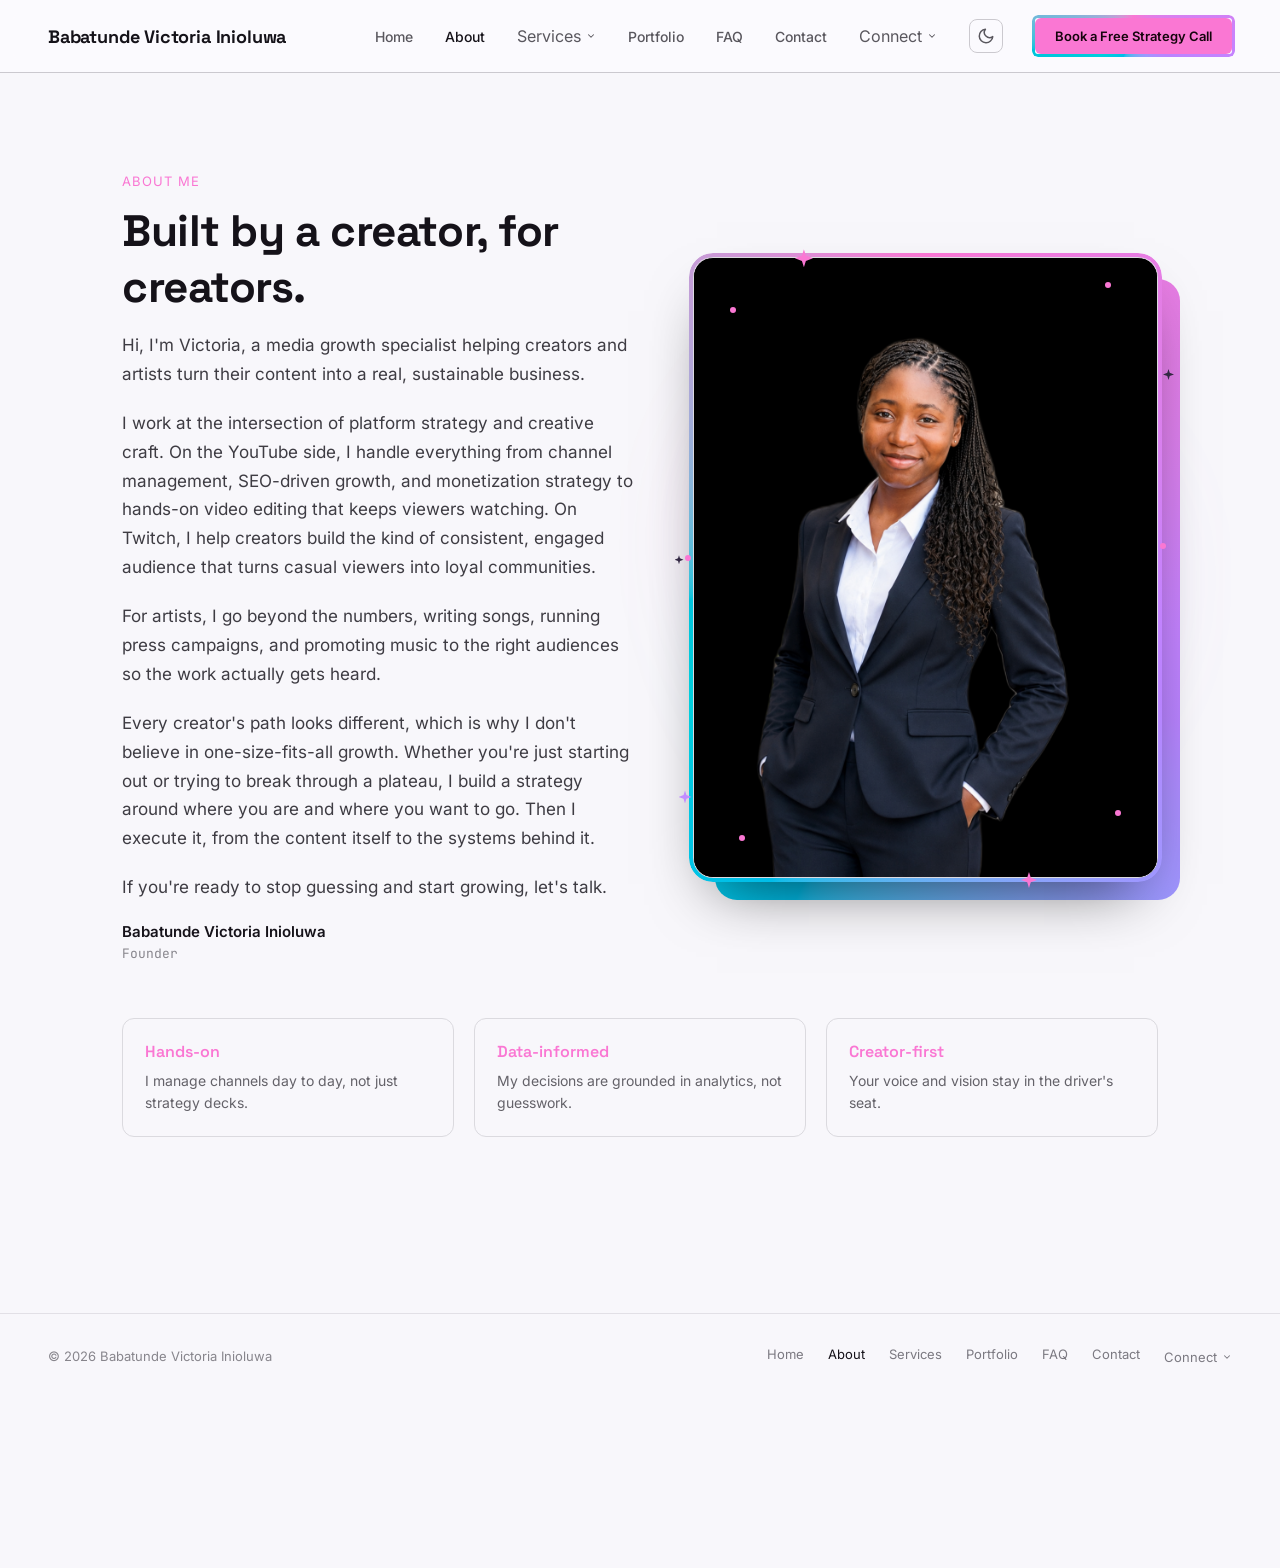
==== about.html @ 693005bb "Add files via upload" ====
<!doctype html>
<html lang="en">
<head>
<meta charset="utf-8">
<script>
(function () {
  try {
    var t = localStorage.getItem('theme');
    if (!t) {
      t = (window.matchMedia && window.matchMedia('(prefers-color-scheme: light)').matches) ? 'light' : 'dark';
    }
    if (t === 'light') document.documentElement.setAttribute('data-theme', 'light');
  } catch (e) {}
})();
</script>
<meta name="viewport" content="width=device-width, initial-scale=1">
<title>About — Babatunde Victoria Inioluwa</title>
<meta name="description" content="I'm Victoria, a media growth specialist helping YouTube creators, Twitch streamers, and musicians grow, monetize, and get heard. From channel strategy and SEO to video editing, songwriting, and press promotion, I turn content into a real business.">
<link rel="stylesheet" href="assets/css/fonts.css">
<link rel="stylesheet" href="assets/css/styles.css">
</head>
<body>

<header class="site-nav">
  <a href="index.html" class="brand">Babatunde <span>Victoria</span> Inioluwa</a>
  <div class="nav-right">
    <nav class="nav-links">
      <a href="index.html" class="nav-link">Home</a>
      <a href="about.html" class="nav-link active">About</a>
      <div class="nav-dropdown-wrap">
        <button type="button" class="nav-link nav-dropdown-trigger" data-dropdown-trigger aria-expanded="false" aria-haspopup="true">
          Services
          <svg class="nav-caret" width="10" height="10" viewBox="0 0 24 24" fill="none" stroke="currentColor" stroke-width="2.5" stroke-linecap="round" stroke-linejoin="round" aria-hidden="true"><polyline points="6 9 12 15 18 9"></polyline></svg>
        </button>
        <div class="nav-dropdown" data-dropdown-panel>
        <a href="services.html#svc-channel-management" class="nav-dropdown-link">YouTube Channel Management</a>
        <a href="services.html#svc-video-editing" class="nav-dropdown-link">YouTube Video Editing</a>
        <a href="services.html#svc-seo-growth" class="nav-dropdown-link">YouTube SEO &amp; Growth</a>
        <a href="services.html#svc-monetization" class="nav-dropdown-link">YouTube Monetization</a>
        <a href="services.html#svc-youtube-promotion" class="nav-dropdown-link">YouTube Promotion</a>
        <a href="services.html#svc-twitch-promotion" class="nav-dropdown-link">Twitch Promotion</a>
        <a href="services.html#svc-music-promotion" class="nav-dropdown-link">Music Promotion</a>
        <a href="services.html#svc-songwriting" class="nav-dropdown-link">Songwriting</a>
        <a href="services.html#svc-press-release" class="nav-dropdown-link">Press Release</a>
          <a href="services.html" class="nav-dropdown-link nav-dropdown-all">See all services &rarr;</a>
        </div>
      </div>
      <a href="portfolio.html" class="nav-link">Portfolio</a>
      <a href="faq.html" class="nav-link">FAQ</a>
      <a href="contact.html" class="nav-link">Contact</a>
      <div class="nav-dropdown-wrap header-connect-wrap">
        <button type="button" class="nav-link nav-dropdown-trigger" data-dropdown-trigger aria-expanded="false" aria-haspopup="true">
          Connect
          <svg class="nav-caret" width="10" height="10" viewBox="0 0 24 24" fill="none" stroke="currentColor" stroke-width="2.5" stroke-linecap="round" stroke-linejoin="round" aria-hidden="true"><polyline points="6 9 12 15 18 9"></polyline></svg>
        </button>
        <div class="nav-dropdown" data-dropdown-panel>
          <a href="https://www.linkedin.com/in/babatunde-victoria-a283833b3/" class="nav-dropdown-link footer-social-dropdown-link" target="_blank" rel="noopener noreferrer">
            <svg class="footer-social-icon" viewBox="0 0 24 24" fill="none" stroke="currentColor" stroke-width="1.8" stroke-linecap="round" stroke-linejoin="round" aria-hidden="true"><path d="M6.5 8.5v10"/><circle cx="6.5" cy="5.2" r="1.1" fill="currentColor" stroke="none"/><path d="M11 18.5v-6.2a2.3 2.3 0 0 1 4.6 0v6.2"/><path d="M11 18.5v-6.2"/></svg>
            LinkedIn
          </a>
          <a href="https://www.fiverr.com/users/inioluwa_100" class="nav-dropdown-link footer-social-dropdown-link" target="_blank" rel="noopener noreferrer">
            <svg class="footer-social-icon" viewBox="0 0 24 24" fill="none" stroke="currentColor" stroke-width="1.8" stroke-linecap="round" stroke-linejoin="round" aria-hidden="true"><rect x="4" y="9" width="16" height="11" rx="2"/><path d="M8 9V7a2 2 0 0 1 2-2h4a2 2 0 0 1 2 2v2"/></svg>
            Fiverr
          </a>
          <button type="button" class="nav-dropdown-link footer-social-dropdown-link" data-discord-copy="victoria048713">
            <svg class="footer-social-icon" viewBox="0 0 24 24" fill="none" stroke="currentColor" stroke-width="1.8" stroke-linecap="round" stroke-linejoin="round" aria-hidden="true"><path d="M7 8.2c3.2-1.1 6.8-1.1 10 0"/><path d="M6.2 9.3c-1.4 3-1.6 5.9-.9 8.3 1.5.8 2.9 1.3 4.2 1.5l.8-1.5"/><path d="M17.8 9.3c1.4 3 1.6 5.9.9 8.3-1.5.8-2.9 1.3-4.2 1.5l-.8-1.5"/><circle cx="9" cy="13.2" r=".9" fill="currentColor" stroke="none"/><circle cx="15" cy="13.2" r=".9" fill="currentColor" stroke="none"/></svg>
            <span data-discord-label>victoria048713</span>
          </button>
          <a href="mailto:babatundevictoria300@gmail.com" class="nav-dropdown-link footer-social-dropdown-link">
            <svg class="footer-social-icon" viewBox="0 0 24 24" fill="none" stroke="currentColor" stroke-width="1.8" stroke-linecap="round" stroke-linejoin="round" aria-hidden="true"><rect x="3" y="5" width="18" height="14" rx="2"/><path d="m4 7 8 6 8-6"/></svg>
            Gmail
          </a>
        </div>
      </div>
    </nav>
    <button type="button" class="theme-toggle" data-theme-toggle aria-label="Switch to light mode">
      <svg class="icon-sun" width="18" height="18" viewBox="0 0 24 24" fill="none" stroke="currentColor" stroke-width="2" stroke-linecap="round" stroke-linejoin="round" aria-hidden="true"><circle cx="12" cy="12" r="4"></circle><path d="M12 2v2M12 20v2M4.93 4.93l1.41 1.41M17.66 17.66l1.41 1.41M2 12h2M20 12h2M4.93 19.07l1.41-1.41M17.66 6.34l1.41-1.41"></path></svg>
      <svg class="icon-moon" width="18" height="18" viewBox="0 0 24 24" fill="none" stroke="currentColor" stroke-width="2" stroke-linecap="round" stroke-linejoin="round" aria-hidden="true"><path d="M21 12.79A9 9 0 1111.21 3 7 7 0 0021 12.79z"></path></svg>
    </button>
    <a href="contact.html" class="nav-cta glow-border">Book a Free Strategy Call</a>
  </div>
  <button type="button" class="nav-toggle" data-nav-toggle aria-label="Toggle menu" aria-expanded="false"><span></span></button>
</header>

<main class="container page-head">
  <div class="hero-grid about-grid">
    <div>
      <div class="eyebrow">ABOUT ME</div>
      <h1 class="page-title">Built by a creator, for creators.</h1>
      <p class="about-lede">Hi, I'm Victoria, a media growth specialist helping creators and artists turn their content into a real, sustainable business.</p>
      <p class="about-lede">I work at the intersection of platform strategy and creative craft. On the YouTube side, I handle everything from channel management, SEO-driven growth, and monetization strategy to hands-on video editing that keeps viewers watching. On Twitch, I help creators build the kind of consistent, engaged audience that turns casual viewers into loyal communities.</p>
      <p class="about-lede">For artists, I go beyond the numbers, writing songs, running press campaigns, and promoting music to the right audiences so the work actually gets heard.</p>
      <p class="about-lede">Every creator's path looks different, which is why I don't believe in one-size-fits-all growth. Whether you're just starting out or trying to break through a plateau, I build a strategy around where you are and where you want to go. Then I execute it, from the content itself to the systems behind it.</p>
      <p class="about-lede">If you're ready to stop guessing and start growing, let's talk.</p>
      <div class="reveal-up about-signature">
        <div class="founder-name">Babatunde Victoria Inioluwa</div>
        <div class="founder-sub">Founder</div>
      </div>
    </div>
    <div class="hero-photo">
      <div class="photo-aurora" aria-hidden="true"></div>
      <div class="hero-photo-frame">
        <div class="hero-photo-frame-inner">
          <img src="assets/images/founder-photo-new.png" alt="Babatunde Victoria Inioluwa">
        </div>
      </div>
      <span class="sparkle sparkle-1" aria-hidden="true"></span>
      <span class="sparkle sparkle-2" aria-hidden="true"></span>
      <span class="sparkle sparkle-3" aria-hidden="true"></span>
      <span class="sparkle sparkle-4" aria-hidden="true"></span>
      <span class="sparkle sparkle-5" aria-hidden="true"></span>
      <span class="spark-particle spark-1" aria-hidden="true"></span>
      <span class="spark-particle spark-2" aria-hidden="true"></span>
      <span class="spark-particle spark-3" aria-hidden="true"></span>
      <span class="spark-particle spark-4" aria-hidden="true"></span>
      <span class="spark-particle spark-5" aria-hidden="true"></span>
      <span class="spark-particle spark-6" aria-hidden="true"></span>
    </div>
  </div>

  <div class="values-grid">
    <div class="value-card reveal-up glow-border glow-border-hover">
      <div class="value-title">Hands-on</div>
      <div class="value-desc">I manage channels day to day, not just strategy decks.</div>
    </div>
    <div class="value-card reveal-up glow-border glow-border-hover">
      <div class="value-title">Data-informed</div>
      <div class="value-desc">My decisions are grounded in analytics, not guesswork.</div>
    </div>
    <div class="value-card reveal-up glow-border glow-border-hover">
      <div class="value-title">Creator-first</div>
      <div class="value-desc">Your voice and vision stay in the driver's seat.</div>
    </div>
  </div>
</main>

<footer class="site-footer">
  <div class="footer-copy">© 2026 Babatunde Victoria Inioluwa</div>
  <nav class="footer-links">
    <a href="index.html" class="footer-link">Home</a>
    <a href="about.html" class="footer-link active">About</a>
    <a href="services.html" class="footer-link">Services</a>
    <a href="portfolio.html" class="footer-link">Portfolio</a>
    <a href="faq.html" class="footer-link">FAQ</a>
    <a href="contact.html" class="footer-link">Contact</a>
    <div class="nav-dropdown-wrap footer-dropdown-wrap">
      <button type="button" class="footer-link nav-dropdown-trigger" data-dropdown-trigger aria-expanded="false" aria-haspopup="true">
        Connect
        <svg class="nav-caret" width="10" height="10" viewBox="0 0 24 24" fill="none" stroke="currentColor" stroke-width="2.5" stroke-linecap="round" stroke-linejoin="round" aria-hidden="true"><polyline points="6 9 12 15 18 9"></polyline></svg>
      </button>
      <div class="nav-dropdown footer-nav-dropdown" data-dropdown-panel>
        <a href="https://www.linkedin.com/in/babatunde-victoria-a283833b3/" class="nav-dropdown-link footer-social-dropdown-link" target="_blank" rel="noopener noreferrer">
          <svg class="footer-social-icon" viewBox="0 0 24 24" fill="none" stroke="currentColor" stroke-width="1.8" stroke-linecap="round" stroke-linejoin="round" aria-hidden="true"><path d="M6.5 8.5v10"/><circle cx="6.5" cy="5.2" r="1.1" fill="currentColor" stroke="none"/><path d="M11 18.5v-6.2a2.3 2.3 0 0 1 4.6 0v6.2"/><path d="M11 18.5v-6.2"/></svg>
          LinkedIn
        </a>
        <a href="https://www.fiverr.com/users/inioluwa_100" class="nav-dropdown-link footer-social-dropdown-link" target="_blank" rel="noopener noreferrer">
          <svg class="footer-social-icon" viewBox="0 0 24 24" fill="none" stroke="currentColor" stroke-width="1.8" stroke-linecap="round" stroke-linejoin="round" aria-hidden="true"><rect x="4" y="9" width="16" height="11" rx="2"/><path d="M8 9V7a2 2 0 0 1 2-2h4a2 2 0 0 1 2 2v2"/></svg>
          Fiverr
        </a>
        <button type="button" class="nav-dropdown-link footer-social-dropdown-link" data-discord-copy="victoria048713">
          <svg class="footer-social-icon" viewBox="0 0 24 24" fill="none" stroke="currentColor" stroke-width="1.8" stroke-linecap="round" stroke-linejoin="round" aria-hidden="true"><path d="M7 8.2c3.2-1.1 6.8-1.1 10 0"/><path d="M6.2 9.3c-1.4 3-1.6 5.9-.9 8.3 1.5.8 2.9 1.3 4.2 1.5l.8-1.5"/><path d="M17.8 9.3c1.4 3 1.6 5.9.9 8.3-1.5.8-2.9 1.3-4.2 1.5l-.8-1.5"/><circle cx="9" cy="13.2" r=".9" fill="currentColor" stroke="none"/><circle cx="15" cy="13.2" r=".9" fill="currentColor" stroke="none"/></svg>
          <span data-discord-label>victoria048713</span>
        </button>
        <a href="mailto:babatundevictoria300@gmail.com" class="nav-dropdown-link footer-social-dropdown-link">
          <svg class="footer-social-icon" viewBox="0 0 24 24" fill="none" stroke="currentColor" stroke-width="1.8" stroke-linecap="round" stroke-linejoin="round" aria-hidden="true"><rect x="3" y="5" width="18" height="14" rx="2"/><path d="m4 7 8 6 8-6"/></svg>
          Gmail
        </a>
      </div>
    </div>
  </nav>
</footer>

<script src="assets/js/main.js"></script>
</body>
</html>
---- assets/css/fonts.css ----
/* latin-ext */
@font-face {
  font-family: 'Inter';
  font-style: normal;
  font-weight: 400;
  font-display: swap;
  src: url(../fonts/inter-400-normal-latin-ext.woff2) format('woff2');
  unicode-range: U+0100-02BA, U+02BD-02C5, U+02C7-02CC, U+02CE-02D7, U+02DD-02FF, U+0304, U+0308, U+0329, U+1D00-1DBF, U+1E00-1E9F, U+1EF2-1EFF, U+2020, U+20A0-20AB, U+20AD-20C0, U+2113, U+2C60-2C7F, U+A720-A7FF;
}
/* latin */
@font-face {
  font-family: 'Inter';
  font-style: normal;
  font-weight: 400;
  font-display: swap;
  src: url(../fonts/inter-400-normal-latin.woff2) format('woff2');
  unicode-range: U+0000-00FF, U+0131, U+0152-0153, U+02BB-02BC, U+02C6, U+02DA, U+02DC, U+0304, U+0308, U+0329, U+2000-206F, U+20AC, U+2122, U+2191, U+2193, U+2212, U+2215, U+FEFF, U+FFFD;
}
/* latin-ext */
@font-face {
  font-family: 'Inter';
  font-style: normal;
  font-weight: 500;
  font-display: swap;
  src: url(../fonts/inter-500-normal-latin-ext.woff2) format('woff2');
  unicode-range: U+0100-02BA, U+02BD-02C5, U+02C7-02CC, U+02CE-02D7, U+02DD-02FF, U+0304, U+0308, U+0329, U+1D00-1DBF, U+1E00-1E9F, U+1EF2-1EFF, U+2020, U+20A0-20AB, U+20AD-20C0, U+2113, U+2C60-2C7F, U+A720-A7FF;
}
/* latin */
@font-face {
  font-family: 'Inter';
  font-style: normal;
  font-weight: 500;
  font-display: swap;
  src: url(../fonts/inter-500-normal-latin.woff2) format('woff2');
  unicode-range: U+0000-00FF, U+0131, U+0152-0153, U+02BB-02BC, U+02C6, U+02DA, U+02DC, U+0304, U+0308, U+0329, U+2000-206F, U+20AC, U+2122, U+2191, U+2193, U+2212, U+2215, U+FEFF, U+FFFD;
}
/* latin-ext */
@font-face {
  font-family: 'Inter';
  font-style: normal;
  font-weight: 600;
  font-display: swap;
  src: url(../fonts/inter-600-normal-latin-ext.woff2) format('woff2');
  unicode-range: U+0100-02BA, U+02BD-02C5, U+02C7-02CC, U+02CE-02D7, U+02DD-02FF, U+0304, U+0308, U+0329, U+1D00-1DBF, U+1E00-1E9F, U+1EF2-1EFF, U+2020, U+20A0-20AB, U+20AD-20C0, U+2113, U+2C60-2C7F, U+A720-A7FF;
}
/* latin */
@font-face {
  font-family: 'Inter';
  font-style: normal;
  font-weight: 600;
  font-display: swap;
  src: url(../fonts/inter-600-normal-latin.woff2) format('woff2');
  unicode-range: U+0000-00FF, U+0131, U+0152-0153, U+02BB-02BC, U+02C6, U+02DA, U+02DC, U+0304, U+0308, U+0329, U+2000-206F, U+20AC, U+2122, U+2191, U+2193, U+2212, U+2215, U+FEFF, U+FFFD;
}
/* latin-ext */
@font-face {
  font-family: 'JetBrains Mono';
  font-style: normal;
  font-weight: 400;
  font-display: swap;
  src: url(../fonts/jetbrainsmono-400-normal-latin-ext.woff2) format('woff2');
  unicode-range: U+0100-02BA, U+02BD-02C5, U+02C7-02CC, U+02CE-02D7, U+02DD-02FF, U+0304, U+0308, U+0329, U+1D00-1DBF, U+1E00-1E9F, U+1EF2-1EFF, U+2020, U+20A0-20AB, U+20AD-20C0, U+2113, U+2C60-2C7F, U+A720-A7FF;
}
/* latin */
@font-face {
  font-family: 'JetBrains Mono';
  font-style: normal;
  font-weight: 400;
  font-display: swap;
  src: url(../fonts/jetbrainsmono-400-normal-latin.woff2) format('woff2');
  unicode-range: U+0000-00FF, U+0131, U+0152-0153, U+02BB-02BC, U+02C6, U+02DA, U+02DC, U+0304, U+0308, U+0329, U+2000-206F, U+20AC, U+2122, U+2191, U+2193, U+2212, U+2215, U+FEFF, U+FFFD;
}
/* latin-ext */
@font-face {
  font-family: 'JetBrains Mono';
  font-style: normal;
  font-weight: 500;
  font-display: swap;
  src: url(../fonts/jetbrainsmono-500-normal-latin-ext.woff2) format('woff2');
  unicode-range: U+0100-02BA, U+02BD-02C5, U+02C7-02CC, U+02CE-02D7, U+02DD-02FF, U+0304, U+0308, U+0329, U+1D00-1DBF, U+1E00-1E9F, U+1EF2-1EFF, U+2020, U+20A0-20AB, U+20AD-20C0, U+2113, U+2C60-2C7F, U+A720-A7FF;
}
/* latin */
@font-face {
  font-family: 'JetBrains Mono';
  font-style: normal;
  font-weight: 500;
  font-display: swap;
  src: url(../fonts/jetbrainsmono-500-normal-latin.woff2) format('woff2');
  unicode-range: U+0000-00FF, U+0131, U+0152-0153, U+02BB-02BC, U+02C6, U+02DA, U+02DC, U+0304, U+0308, U+0329, U+2000-206F, U+20AC, U+2122, U+2191, U+2193, U+2212, U+2215, U+FEFF, U+FFFD;
}
/* latin-ext */
@font-face {
  font-family: 'Space Grotesk';
  font-style: normal;
  font-weight: 500;
  font-display: swap;
  src: url(../fonts/spacegrotesk-500-normal-latin-ext.woff2) format('woff2');
  unicode-range: U+0100-02BA, U+02BD-02C5, U+02C7-02CC, U+02CE-02D7, U+02DD-02FF, U+0304, U+0308, U+0329, U+1D00-1DBF, U+1E00-1E9F, U+1EF2-1EFF, U+2020, U+20A0-20AB, U+20AD-20C0, U+2113, U+2C60-2C7F, U+A720-A7FF;
}
/* latin */
@font-face {
  font-family: 'Space Grotesk';
  font-style: normal;
  font-weight: 500;
  font-display: swap;
  src: url(../fonts/spacegrotesk-500-normal-latin.woff2) format('woff2');
  unicode-range: U+0000-00FF, U+0131, U+0152-0153, U+02BB-02BC, U+02C6, U+02DA, U+02DC, U+0304, U+0308, U+0329, U+2000-206F, U+20AC, U+2122, U+2191, U+2193, U+2212, U+2215, U+FEFF, U+FFFD;
}
/* latin-ext */
@font-face {
  font-family: 'Space Grotesk';
  font-style: normal;
  font-weight: 600;
  font-display: swap;
  src: url(../fonts/spacegrotesk-600-normal-latin-ext.woff2) format('woff2');
  unicode-range: U+0100-02BA, U+02BD-02C5, U+02C7-02CC, U+02CE-02D7, U+02DD-02FF, U+0304, U+0308, U+0329, U+1D00-1DBF, U+1E00-1E9F, U+1EF2-1EFF, U+2020, U+20A0-20AB, U+20AD-20C0, U+2113, U+2C60-2C7F, U+A720-A7FF;
}
/* latin */
@font-face {
  font-family: 'Space Grotesk';
  font-style: normal;
  font-weight: 600;
  font-display: swap;
  src: url(../fonts/spacegrotesk-600-normal-latin.woff2) format('woff2');
  unicode-range: U+0000-00FF, U+0131, U+0152-0153, U+02BB-02BC, U+02C6, U+02DA, U+02DC, U+0304, U+0308, U+0329, U+2000-206F, U+20AC, U+2122, U+2191, U+2193, U+2212, U+2215, U+FEFF, U+FFFD;
}
/* latin-ext */
@font-face {
  font-family: 'Space Grotesk';
  font-style: normal;
  font-weight: 700;
  font-display: swap;
  src: url(../fonts/spacegrotesk-700-normal-latin-ext.woff2) format('woff2');
  unicode-range: U+0100-02BA, U+02BD-02C5, U+02C7-02CC, U+02CE-02D7, U+02DD-02FF, U+0304, U+0308, U+0329, U+1D00-1DBF, U+1E00-1E9F, U+1EF2-1EFF, U+2020, U+20A0-20AB, U+20AD-20C0, U+2113, U+2C60-2C7F, U+A720-A7FF;
}
/* latin */
@font-face {
  font-family: 'Space Grotesk';
  font-style: normal;
  font-weight: 700;
  font-display: swap;
  src: url(../fonts/spacegrotesk-700-normal-latin.woff2) format('woff2');
  unicode-range: U+0000-00FF, U+0131, U+0152-0153, U+02BB-02BC, U+02C6, U+02DA, U+02DC, U+0304, U+0308, U+0329, U+2000-206F, U+20AC, U+2122, U+2191, U+2193, U+2212, U+2215, U+FEFF, U+FFFD;
}
---- assets/css/styles.css ----
/* Babatunde Victoria Inioluwa — shared site styles */

/*
 * Theme tokens. The site is dark-first by brand default (bare :root),
 * with a [data-theme="light"] override block below. --accent and
 * --on-accent stay fixed across both themes so the brand color and its
 * text always keep the same relationship.
 */
:root {
  --bg: #0D0D12;
  --bg-raised: oklch(0.11 0.01 260);
  --bg-card: oklch(0.14 0.01 260);
  --bg-card-alt: oklch(0.13 0.01 260);
  --bg-nav: oklch(0.08 0.01 260 / 0.85);
  --text: oklch(0.96 0.005 260);
  --text-muted-50: oklch(0.5 0.01 260);
  --text-muted-55: oklch(0.55 0.01 260);
  --text-muted-60: oklch(0.6 0.01 260);
  --text-muted-62: oklch(0.62 0.01 260);
  --text-muted-65: oklch(0.65 0.01 260);
  --text-muted-68: oklch(0.68 0.01 260);
  --text-muted-70: oklch(0.7 0.01 260);
  --text-muted-72: oklch(0.72 0.01 260);
  --border-20: oklch(0.2 0.01 260);
  --border-22: oklch(0.22 0.01 260);
  --border-26: oklch(0.26 0.01 260);
  --border-28: oklch(0.28 0.01 260);
  --border-32: oklch(0.32 0.01 260);
  --border-hover: oklch(0.5 0.01 260);
  --pattern-a: oklch(0.2 0.01 260);
  --pattern-b: oklch(0.16 0.01 260);
  --sparkle-neutral: #fff;

  --accent: oklch(0.75 0.19 340);
  --on-accent: #14040c;
}

[data-theme="light"] {
  --bg: #F8F7FB;
  --bg-raised: oklch(0.94 0.008 300);
  --bg-card: #FFFFFF;
  --bg-card-alt: oklch(0.96 0.008 300);
  --bg-nav: oklch(0.99 0.004 300 / 0.85);
  --text: oklch(0.19 0.014 300);
  --text-muted-50: oklch(0.62 0.012 300);
  --text-muted-55: oklch(0.58 0.012 300);
  --text-muted-60: oklch(0.53 0.012 300);
  --text-muted-62: oklch(0.5 0.012 300);
  --text-muted-65: oklch(0.46 0.012 300);
  --text-muted-68: oklch(0.42 0.012 300);
  --text-muted-70: oklch(0.4 0.012 300);
  --text-muted-72: oklch(0.36 0.012 300);
  --border-20: oklch(0.91 0.008 300);
  --border-22: oklch(0.89 0.008 300);
  --border-26: oklch(0.86 0.008 300);
  --border-28: oklch(0.84 0.008 300);
  --border-32: oklch(0.8 0.008 300);
  --border-hover: oklch(0.62 0.012 300);
  --pattern-a: oklch(0.91 0.008 300);
  --pattern-b: oklch(0.95 0.008 300);
  --sparkle-neutral: oklch(0.3 0.05 300);
}

* { box-sizing: border-box; }

html { scroll-behavior: smooth; }

body {
  margin: 0;
  background: var(--bg);
  color: var(--text);
  font-family: 'Inter', sans-serif;
  min-height: 100vh;
  width: 100%;
  overflow-x: hidden;
}

::selection { background: oklch(0.75 0.19 340 / 0.3); }

h1, h2, h3 { font-family: 'Space Grotesk', sans-serif; margin: 0; }

a { color: inherit; text-decoration: none; }

button { font-family: inherit; }

@keyframes floatGlow {
  0%, 100% { transform: translateY(0); }
  50% { transform: translateY(-14px); }
}

/* ---------- layout helpers ---------- */
.container {
  max-width: 1100px;
  margin: 0 auto;
  padding-left: 32px;
  padding-right: 32px;
}
.container-900 { max-width: 900px; margin: 0 auto; padding-left: 32px; padding-right: 32px; }
.container-1000 { max-width: 1000px; margin: 0 auto; padding-left: 32px; padding-right: 32px; }
.container-760 { max-width: 760px; margin: 0 auto; padding-left: 32px; padding-right: 32px; }
.container-700 { max-width: 700px; margin: 0 auto; padding-left: 32px; padding-right: 32px; }

.eyebrow {
  font-size: 13px;
  letter-spacing: 0.08em;
  color: var(--accent);
  margin-bottom: 14px;
}
.eyebrow-center { text-align: center; }

.page-head { padding: 100px 32px 120px; }

/* ---------- buttons ---------- */
.btn {
  display: inline-block;
  font-weight: 600;
  font-size: 15px;
  padding: 14px 28px;
  border-radius: 8px;
  cursor: pointer;
  border: none;
  text-align: center;
}
.btn-primary { background: var(--accent); color: var(--on-accent); }
.btn-primary:hover { filter: brightness(1.1); }
.btn-secondary {
  border: 1px solid var(--border-32);
  color: var(--text);
  background: transparent;
}
.btn-secondary:hover { border-color: var(--border-hover); }
.btn-block { display: block; width: 100%; }

/* ---------- rotating glow border (reusable) ---------- */
@property --border-angle {
  syntax: '<angle>';
  inherits: false;
  initial-value: 0deg;
}
@keyframes borderAngleSpin {
  to { --border-angle: 360deg; }
}
.glow-border { position: relative; }
.glow-border::before {
  content: '';
  position: absolute;
  inset: -3px;
  border-radius: inherit;
  padding: 3px;
  background: conic-gradient(from var(--border-angle), var(--accent), oklch(0.72 0.19 300), oklch(0.75 0.19 200), var(--accent));
  animation: borderAngleSpin 5s linear infinite;
  pointer-events: none;
  /* Mask out everything but the ring itself, so this works purely by
     painting on top — immune to z-index/opacity stacking-context quirks
     that would otherwise trap a "paint behind" pseudo-element. */
  -webkit-mask: linear-gradient(#fff 0 0) content-box, linear-gradient(#fff 0 0);
  -webkit-mask-composite: xor;
  mask: linear-gradient(#fff 0 0) content-box, linear-gradient(#fff 0 0);
  mask-composite: exclude;
}
.glow-border-hover::before { opacity: 0; transition: opacity 0.25s; }
.glow-border-hover:hover::before { opacity: 1; }
@media (prefers-reduced-motion: reduce) {
  .glow-border::before { animation: none; }
}

/* ---------- nav ---------- */
.site-nav {
  position: sticky;
  top: 0;
  z-index: 50;
  display: flex;
  align-items: center;
  justify-content: space-between;
  padding: 18px 48px;
  background: var(--bg-nav);
  backdrop-filter: blur(10px);
  -webkit-backdrop-filter: blur(10px);
  border-bottom: 1px solid var(--border-28);
}
.brand {
  font-family: 'Space Grotesk', sans-serif;
  font-weight: 700;
  font-size: 18px;
  cursor: pointer;
  letter-spacing: -0.01em;
  white-space: nowrap;
  /* A light streak sweeps through the name text itself, rather than a
     border around it — reads cleanly at logo scale in both themes since
     the highlight color (accent) always contrasts against the base text
     color, whichever way the theme flips it. */
  background-image: linear-gradient(110deg, var(--text) 35%, var(--accent) 50%, var(--text) 65%);
  background-size: 220% 100%;
  background-position: 160% 0;
  -webkit-background-clip: text;
  background-clip: text;
  color: transparent;
  -webkit-text-fill-color: transparent;
  animation: brandShine 4.5s ease-in-out infinite;
}
.brand span { color: var(--accent); }
@keyframes brandShine {
  0% { background-position: 160% 0; }
  100% { background-position: -60% 0; }
}
@media (prefers-reduced-motion: reduce) {
  .brand { animation: none; background-position: 0 0; }
}

.nav-right { display: flex; gap: 32px; align-items: center; }

.nav-links { display: flex; gap: 32px; align-items: center; }

.nav-link {
  font-size: 14px;
  font-weight: 500;
  cursor: pointer;
  color: var(--text-muted-65);
  transition: color 0.15s;
}
.nav-link:hover { color: var(--text); }
.nav-link.active { color: var(--text); }

.nav-dropdown-wrap { position: relative; }
.nav-dropdown-trigger {
  display: inline-flex;
  align-items: center;
  gap: 5px;
  background: transparent;
  border: none;
  padding: 0;
  font: inherit;
}
.nav-caret { transition: transform 0.15s; }
.nav-dropdown-wrap.dropdown-open .nav-caret,
.nav-dropdown-wrap:hover .nav-caret { transform: rotate(180deg); }

.nav-dropdown {
  position: absolute;
  top: calc(100% + 14px);
  left: 50%;
  transform: translateX(-50%) translateY(4px);
  min-width: 240px;
  background: var(--bg-card);
  border: 1px solid var(--border-22);
  border-radius: 10px;
  padding: 8px;
  display: flex;
  flex-direction: column;
  gap: 2px;
  box-shadow: 0 20px 40px -16px oklch(0 0 0 / 0.5);
  opacity: 0;
  visibility: hidden;
  transition: opacity 0.15s, transform 0.15s, visibility 0.15s;
  z-index: 60;
}
.nav-dropdown-wrap:hover .nav-dropdown,
.nav-dropdown-wrap.dropdown-open .nav-dropdown {
  opacity: 1;
  visibility: visible;
  transform: translateX(-50%) translateY(0);
}
.nav-dropdown-link {
  font-size: 13px;
  color: var(--text-muted-65);
  padding: 9px 12px;
  border-radius: 6px;
  white-space: nowrap;
}
.nav-dropdown-link:hover { color: var(--text); background: var(--bg-card-alt); }
.nav-dropdown-all {
  color: var(--accent);
  font-weight: 600;
  border-top: 1px solid var(--border-22);
  margin-top: 4px;
  padding-top: 12px;
}

.nav-cta {
  background: var(--accent);
  color: var(--on-accent);
  font-weight: 600;
  font-size: 13px;
  padding: 10px 20px;
  border-radius: 6px;
  cursor: pointer;
  white-space: nowrap;
}
.nav-cta:hover { filter: brightness(1.1); }

.nav-toggle {
  display: none;
  background: transparent;
  border: 1px solid var(--border-28);
  border-radius: 6px;
  width: 38px;
  height: 34px;
  cursor: pointer;
  color: var(--text);
  align-items: center;
  justify-content: center;
}
.nav-toggle span,
.nav-toggle span::before,
.nav-toggle span::after {
  content: '';
  display: block;
  width: 16px;
  height: 2px;
  background: currentColor;
  position: relative;
}
.nav-toggle span::before { position: absolute; top: -5px; }
.nav-toggle span::after { position: absolute; top: 5px; }

.theme-toggle {
  display: inline-flex;
  align-items: center;
  justify-content: center;
  flex-shrink: 0;
  width: 34px;
  height: 34px;
  border-radius: 8px;
  border: 1px solid var(--border-28);
  background: transparent;
  color: var(--text-muted-65);
  cursor: pointer;
  transition: color 0.15s, border-color 0.15s;
}
.theme-toggle:hover { color: var(--text); border-color: var(--border-hover); }
.theme-toggle:focus-visible { outline: 2px solid var(--accent); outline-offset: 2px; }
.theme-toggle .icon-moon { display: none; }
[data-theme="light"] .theme-toggle .icon-sun { display: none; }
[data-theme="light"] .theme-toggle .icon-moon { display: block; }

/* ---------- footer ---------- */
.site-footer {
  border-top: 1px solid var(--border-20);
  padding: 32px 48px;
  display: flex;
  justify-content: space-between;
  align-items: center;
  flex-wrap: wrap;
  gap: 12px;
}
.footer-copy { font-size: 13px; color: var(--text-muted-50); }
.footer-links { display: flex; gap: 24px; flex-wrap: wrap; }
.footer-link { font-size: 13px; color: var(--text-muted-55); cursor: pointer; }
.footer-link:hover { color: var(--text); }
.footer-link.active { color: var(--text); }

.footer-social-icon {
  width: 22px;
  height: 22px;
  flex-shrink: 0;
  animation: socialIconGlow 2.4s ease-in-out infinite;
}
@keyframes socialIconGlow {
  0%, 100% { filter: drop-shadow(0 0 0 transparent); }
  50% { filter: drop-shadow(0 0 4px var(--accent)); }
}
/* Stagger each icon's pulse so the row glows in a gentle wave rather than
   all four flashing in unison. */
.footer-social-dropdown-link:nth-child(1) .footer-social-icon { animation-delay: 0s; }
.footer-social-dropdown-link:nth-child(2) .footer-social-icon { animation-delay: 0.3s; }
.footer-social-dropdown-link:nth-child(3) .footer-social-icon { animation-delay: 0.6s; }
.footer-social-dropdown-link:nth-child(4) .footer-social-icon { animation-delay: 0.9s; }
.footer-social-dropdown-link:hover .footer-social-icon {
  animation-play-state: paused;
  filter: drop-shadow(0 0 6px var(--accent));
}
@media (prefers-reduced-motion: reduce) {
  .footer-social-icon { animation: none; }
}

/* The footer's "Connect" dropdown reuses the header's nav-dropdown open/
   close mechanics as-is (same JS, no extra wiring needed) — just right-
   aligned instead of centered, since it's the last item in a right-flush
   row and a centered panel would hang off the edge of the page. */
.footer-dropdown-wrap .nav-dropdown {
  left: auto;
  right: 0;
  transform: translateY(4px);
}
.footer-dropdown-wrap:hover .nav-dropdown,
.footer-dropdown-wrap.dropdown-open .nav-dropdown {
  transform: translateY(0);
}
.footer-social-dropdown-link {
  display: flex;
  align-items: center;
  gap: 8px;
  width: 100%;
  background: none;
  border: none;
  font: inherit;
  text-align: left;
  cursor: pointer;
}
.footer-social-dropdown-link[data-copied="true"] { color: var(--accent); }

/* ---------- hero ---------- */
.hero {
  max-width: 1100px;
  margin: 0 auto;
  padding: 100px 32px 90px;
  position: relative;
}
.hero-glow {
  position: absolute;
  top: 20px;
  right: 0;
  width: 340px;
  height: 340px;
  border-radius: 50%;
  background: radial-gradient(circle, color-mix(in oklch, var(--accent) 30%, transparent), transparent 70%);
  filter: blur(40px);
  animation: floatGlow 6s ease-in-out infinite;
  z-index: 0;
  pointer-events: none;
}
.hero-grid {
  position: relative;
  z-index: 1;
  display: grid;
  grid-template-columns: 1.05fr 0.95fr;
  gap: 56px;
  align-items: center;
}
.hero-copy { text-align: left; }
.badge {
  display: inline-flex;
  align-items: center;
  gap: 8px;
  padding: 6px 14px;
  border: 1px solid var(--border-28);
  border-radius: 100px;
  font-size: 12px;
  color: var(--text-muted-65);
  margin-bottom: 24px;
  letter-spacing: 0.02em;
}
.badge-dot {
  width: 6px;
  height: 6px;
  border-radius: 50%;
  background: var(--accent);
  flex-shrink: 0;
  animation: badgePulse 1.8s ease-in-out infinite;
}
@keyframes badgePulse {
  0%, 100% { opacity: 0.4; transform: scale(0.8); }
  50% { opacity: 1; transform: scale(1.3); }
}
@media (prefers-reduced-motion: reduce) {
  .badge-dot { animation: none; opacity: 1; }
}
.hero h1 {
  font-size: clamp(32px, 3.4vw, 46px);
  line-height: 1.15;
  font-weight: 700;
  margin: 0 0 22px;
  letter-spacing: -0.02em;
}
.hero-subheading {
  font-size: 19px;
  font-weight: 600;
  color: var(--accent);
  margin: 0 0 12px;
}
.hero-subtext {
  max-width: 480px;
  margin: 0 0 32px;
  font-size: 17px;
  color: var(--text-muted-68);
  line-height: 1.6;
}
.hero-actions {
  display: flex;
  gap: 16px;
  flex-wrap: wrap;
}

/* The hero copy fades/slides in on load, staggered piece by piece, so the
   left column doesn't sit static while the photo side has all the motion. */
.hero-copy .badge,
.hero-copy h1,
.hero-copy .hero-subheading,
.hero-copy .hero-subtext,
.hero-copy .hero-actions {
  opacity: 0;
  transform: translateY(18px);
  animation: heroEnter 0.6s ease forwards;
}
.hero-copy .badge { animation-delay: 0.05s; }
.hero-copy h1 { animation-delay: 0.15s; }
.hero-copy .hero-subheading { animation-delay: 0.28s; }
.hero-copy .hero-subtext { animation-delay: 0.38s; }
.hero-copy .hero-actions { animation-delay: 0.5s; }
@keyframes heroEnter {
  to { opacity: 1; transform: translateY(0); }
}
@media (prefers-reduced-motion: reduce) {
  .hero-copy .badge,
  .hero-copy h1,
  .hero-copy .hero-subheading,
  .hero-copy .hero-subtext,
  .hero-copy .hero-actions {
    animation: none;
    opacity: 1;
    transform: none;
  }
}

.hero-photo {
  position: relative;
  animation: floatPhoto 5s ease-in-out infinite;
}
.hero-photo::before {
  content: '';
  position: absolute;
  inset: 22px -22px -22px 22px;
  background: conic-gradient(from var(--border-angle), var(--accent), oklch(0.72 0.19 300), oklch(0.75 0.19 200), var(--accent));
  border-radius: 22px;
  z-index: 0;
  animation: borderAngleSpin 6s linear infinite;
}
.hero-photo-frame {
  position: relative;
  z-index: 1;
  /* Matches the standing photo's own ratio exactly, so the full pose
     shows with zero cropping. */
  aspect-ratio: 3 / 4;
  border-radius: 20px;
}
/* A ring that hugs the frame's own edge and rotates, distinct from the
   larger offset gradient panel painted behind by .hero-photo::before.
   Uses the same mask-exclude technique as .glow-border so it paints only
   the ring band itself — immune to stacking-context/overflow quirks and
   never overlaps the photo. */
.hero-photo-frame::after {
  content: '';
  position: absolute;
  inset: -4px;
  border-radius: 24px;
  padding: 4px;
  background: conic-gradient(from var(--border-angle), var(--accent), oklch(0.72 0.19 300), oklch(0.75 0.19 200), var(--accent));
  animation: borderAngleSpin 7s linear infinite;
  pointer-events: none;
  -webkit-mask: linear-gradient(#fff 0 0) content-box, linear-gradient(#fff 0 0);
  -webkit-mask-composite: xor;
  mask: linear-gradient(#fff 0 0) content-box, linear-gradient(#fff 0 0);
  mask-composite: exclude;
}
.hero-photo-frame-inner {
  position: relative;
  width: 100%;
  height: 100%;
  border-radius: 20px;
  border: 1px solid var(--border-22);
  overflow: hidden;
  /* Fixed black backdrop (not theme-tokenized) so the frame reads the
     same in light and dark mode, and letterboxes to black if any future
     photo doesn't match the frame's ratio exactly. */
  background: #000;
  box-shadow: 0 30px 60px -24px oklch(0 0 0 / 0.65);
}
.hero-photo-frame-inner img {
  width: 100%;
  height: 100%;
  /* Contain, not cover: the full standing pose must always be visible,
     never cropped. */
  object-fit: contain;
  display: block;
}

@keyframes floatPhoto {
  0%, 100% { transform: translateY(0); }
  50% { transform: translateY(-16px); }
}

/* Name drops/bounces into place under the photo once the page has settled,
   like a label being revealed after the portrait finishes its entrance. */
.hero-photo-name {
  position: relative;
  z-index: 1;
  text-align: center;
  margin-top: 20px;
  font-family: 'Space Grotesk', sans-serif;
  font-weight: 700;
  font-size: 18px;
  opacity: 0;
  transform: translateY(-26px);
  animation: nameDrop 0.7s cubic-bezier(0.34, 1.56, 0.64, 1) forwards;
  animation-delay: 1s;
}
@keyframes nameDrop {
  0% { opacity: 0; transform: translateY(-26px); }
  55% { opacity: 1; transform: translateY(8px); }
  75% { transform: translateY(-4px); }
  100% { opacity: 1; transform: translateY(0); }
}
/* Once the drop-bounce lands, JS swaps in this gentle continuous float
   so the name doesn't just sit static after its entrance. */
.hero-photo-name.is-floating {
  /* nameFloat doesn't touch opacity, so without this the swap away from
     nameDrop would fall back to the base (hidden) opacity: 0 above. */
  opacity: 1;
  animation: nameFloat 3.6s ease-in-out infinite;
}
@keyframes nameFloat {
  0%, 100% { transform: translateY(0); }
  50% { transform: translateY(-6px); }
}
@media (prefers-reduced-motion: reduce) {
  .hero-photo-name { animation: none; opacity: 1; transform: none; }
  .hero-photo-name.is-floating { animation: none; }
}

/* ---------- aurora orb ---------- */
.photo-aurora {
  position: absolute;
  top: 50%;
  left: 50%;
  width: min(400px, 80vw);
  height: min(400px, 80vw);
  border-radius: 50%;
  transform: translate(-50%, -50%);
  background:
    radial-gradient(circle at 32% 30%, var(--accent) 0%, transparent 48%),
    radial-gradient(circle at 68% 55%, oklch(0.72 0.19 300) 0%, transparent 48%),
    radial-gradient(circle at 45% 78%, oklch(0.75 0.19 200) 0%, transparent 48%);
  filter: blur(60px);
  opacity: 0.55;
  z-index: -1;
  pointer-events: none;
  animation: auroraDrift 18s ease-in-out infinite;
}
/* A perfect circle keeps the same footprint at every rotation angle; the
   drift below is a small fixed offset (not scale or percent-based), so the
   element's extent never grows beyond its base size regardless of viewport. */
@keyframes auroraDrift {
  0%, 100% { transform: translate(-50%, -50%) scale(1); }
  50% { transform: translate(calc(-50% + 14px), calc(-50% - 10px)) scale(1.06); }
}
@media (prefers-reduced-motion: reduce) {
  .photo-aurora { animation: none; }
}

/* ---------- sparkles ---------- */
.sparkle {
  position: absolute;
  z-index: 2;
  clip-path: polygon(50% 0%, 61% 35%, 100% 50%, 61% 65%, 50% 100%, 39% 65%, 0% 50%, 39% 35%);
  pointer-events: none;
}
/* Each sparkle drifts up/down or side to side as it twinkles, rather than
   just pulsing in place — small fixed-px amplitudes so they can never grow
   the element's footprint enough to risk viewport overflow. */
.sparkle-1 { top: -8px;  left: 22%;   width: 18px; height: 18px; background: var(--accent);           animation: sparkleTwinkleY 2.6s ease-in-out infinite; animation-delay: 0s; }
.sparkle-2 { top: 18%;   right: -16px; width: 11px; height: 11px; background: var(--sparkle-neutral);  animation: sparkleTwinkleX 3s ease-in-out infinite; animation-delay: 0.7s; }
.sparkle-3 { bottom: 12%; left: -14px; width: 13px; height: 13px; background: oklch(0.75 0.19 300);    animation: sparkleTwinkleX 2.8s ease-in-out infinite; animation-delay: 1.4s; }
.sparkle-4 { bottom: -10px; right: 26%; width: 16px; height: 16px; background: var(--accent);          animation: sparkleTwinkleY 3.2s ease-in-out infinite; animation-delay: 2.1s; }
.sparkle-5 { top: 48%;   left: -18px; width: 9px;  height: 9px;  background: var(--sparkle-neutral);   animation: sparkleTwinkleX 2.4s ease-in-out infinite; animation-delay: 0.35s; }

@keyframes sparkleTwinkleY {
  0%, 100% { transform: translateY(0) scale(0.35) rotate(0deg); opacity: 0.15; }
  50% { transform: translateY(-10px) scale(1) rotate(20deg); opacity: 1; }
}
@keyframes sparkleTwinkleX {
  0%, 100% { transform: translateX(0) scale(0.35) rotate(0deg); opacity: 0.15; }
  50% { transform: translateX(10px) scale(1) rotate(20deg); opacity: 1; }
}

/* ---------- spark particles ---------- */
/* Small glowing particles fly in from just outside the frame, converge on
   its edge, then flash into a bright burst before fading and resetting —
   layered on top of the ambient sparkles above for a more dramatic accent.
   Each particle's own travel distance is set per-instance via --sx/--sy
   (fixed px, kept modest so the max displaced position still stays well
   inside the hero-photo bounding box on narrow mobile viewports). */
.spark-particle {
  position: absolute;
  z-index: 2;
  width: 6px;
  height: 6px;
  border-radius: 50%;
  background: var(--accent);
  pointer-events: none;
  animation: sparkConverge 4s ease-in-out infinite;
}
@keyframes sparkConverge {
  0% { transform: translate(var(--sx), var(--sy)) scale(0.3); opacity: 0; box-shadow: none; }
  50% { transform: translate(calc(var(--sx) * 0.25), calc(var(--sy) * 0.25)) scale(1); opacity: 1; box-shadow: none; }
  66% { transform: translate(0, 0) scale(2.1); opacity: 1; box-shadow: 0 0 16px 5px var(--accent); }
  82% { transform: translate(0, 0) scale(0.7); opacity: 0.5; box-shadow: 0 0 4px 1px var(--accent); }
  100% { transform: translate(var(--sx), var(--sy)) scale(0.3); opacity: 0; box-shadow: none; }
}
.spark-1 { top: 8%;  left: 8%;   --sx: -18px; --sy: -20px; animation-delay: 0s; }
.spark-2 { top: 4%;  right: 10%; --sx: 20px;  --sy: -18px; animation-delay: 0.6s; }
.spark-3 { top: 46%; right: -8px; --sx: 16px; --sy: 4px;   animation-delay: 1.2s; }
.spark-4 { bottom: 10%; right: 8%; --sx: 18px; --sy: 20px; animation-delay: 1.8s; }
.spark-5 { bottom: 6%;  left: 10%; --sx: -18px; --sy: 18px; animation-delay: 2.4s; }
.spark-6 { top: 48%; left: -8px;  --sx: -16px; --sy: -2px;  animation-delay: 3s; }

@media (prefers-reduced-motion: reduce) {
  .hero-photo, .hero-photo::before, .hero-photo-frame::after, .hero-glow { animation: none; }
  .sparkle { animation: none; opacity: 0.6; transform: scale(0.7); }
  .spark-particle { animation: none; opacity: 0; }
}

@media (max-width: 860px) {
  .hero-grid { grid-template-columns: 1fr; gap: 40px; }
  .hero-copy { text-align: center; }
  .hero p { margin-left: auto; margin-right: auto; }
  .hero-actions { justify-content: center; }
  .hero-photo { max-width: 340px; margin: 0 auto; }
  .hero-photo::before { inset: 16px -16px -16px 16px; border-radius: 18px; }
}

/* ---------- results ---------- */
.results-wrap {
  position: relative;
  max-width: 900px;
  margin: 0 auto;
  padding: 20px 32px 100px;
  text-align: center;
  overflow: hidden;
}
.results-glow {
  position: absolute;
  top: 50%;
  left: 50%;
  width: min(520px, 92vw);
  height: min(520px, 92vw);
  transform: translate(-50%, -50%);
  background: conic-gradient(from 0deg, var(--accent), oklch(0.72 0.19 300), oklch(0.75 0.19 200), var(--accent));
  filter: blur(90px);
  opacity: 0.16;
  border-radius: 50%;
  z-index: 0;
  pointer-events: none;
  animation: resultsRotate 14s linear infinite;
}
@keyframes resultsRotate {
  from { transform: translate(-50%, -50%) rotate(0deg); }
  to { transform: translate(-50%, -50%) rotate(360deg); }
}
.results-content { position: relative; z-index: 1; }
.results-title {
  font-size: clamp(24px, 3.4vw, 34px);
  font-weight: 700;
  line-height: 1.25;
  letter-spacing: -0.01em;
  margin: 12px 0 48px;
}
.results-grid {
  display: flex;
  justify-content: center;
  gap: 64px;
  flex-wrap: wrap;
  margin-bottom: 24px;
}
.result-number {
  font-family: 'Space Grotesk', sans-serif;
  font-size: clamp(36px, 6vw, 56px);
  font-weight: 700;
  color: var(--accent);
  line-height: 1;
}
.result-label {
  font-size: 12px;
  font-weight: 600;
  letter-spacing: 0.1em;
  color: var(--text-muted-65);
  margin-top: 12px;
}
.results-note { font-size: 13px; font-style: italic; color: var(--text-muted-50); }

.results-sparkle-1 { top: 4px;    left: 8%;   width: 14px; height: 14px; background: var(--accent);        animation-delay: 0.2s; }
.results-sparkle-2 { top: 24px;   right: 10%; width: 10px; height: 10px; background: oklch(0.75 0.19 200); animation-delay: 1s; }
.results-sparkle-3 { bottom: 6px; left: 46%;  width: 12px; height: 12px; background: oklch(0.75 0.19 300); animation-delay: 1.8s; }

@media (prefers-reduced-motion: reduce) {
  .results-glow { animation: none; }
}

@media (max-width: 640px) {
  .results-grid { gap: 32px 40px; }
}

/* ---------- stats ---------- */
.stats-grid {
  max-width: 1100px;
  margin: 0 auto;
  padding: 0 32px 80px;
  display: grid;
  grid-template-columns: repeat(4, 1fr);
  gap: 20px;
}
.stat-card {
  border: 1px solid var(--border-22);
  border-radius: 12px;
  padding: 24px 18px;
  text-align: center;
}
.stat-number {
  font-family: 'Space Grotesk', sans-serif;
  font-size: 28px;
  font-weight: 700;
  color: var(--accent);
}
.stat-label {
  font-size: 13px;
  color: var(--text-muted-55);
  margin-top: 6px;
  font-family: 'JetBrains Mono', monospace;
}

/* ---------- logos ---------- */
.logos-wrap { max-width: 1100px; margin: 0 auto; padding: 0 32px 100px; }
.logos-label {
  text-align: center;
  font-size: 13px;
  letter-spacing: 0.08em;
  color: var(--text-muted-50);
  margin-bottom: 24px;
}
/* Continuous horizontal marquee: the track holds the logo set twice back
   to back with one uniform gap throughout, so translating exactly -50%
   always lands on an identical frame — a seamless, gapless loop. */
.logos-viewport {
  overflow: hidden;
  width: 100%;
  -webkit-mask-image: linear-gradient(90deg, transparent, black 6%, black 94%, transparent);
  mask-image: linear-gradient(90deg, transparent, black 6%, black 94%, transparent);
}
.logos-track {
  display: flex;
  gap: 20px;
  width: max-content;
  animation: logosMarquee 75s linear infinite;
}
.logos-viewport:hover .logos-track { animation-play-state: paused; }
@keyframes logosMarquee {
  from { transform: translateX(0); }
  to { transform: translateX(-50%); }
}
.logo-slot {
  width: 88px;
  height: 88px;
  flex-shrink: 0;
  border: 1px solid var(--border-22);
  border-radius: 14px;
  overflow: hidden;
  display: flex;
  align-items: center;
  justify-content: center;
  background: var(--bg-card);
}
.logo-slot img { width: 100%; height: 100%; object-fit: cover; display: block; }
@media (prefers-reduced-motion: reduce) {
  .logos-track { animation: none; }
}

/* ---------- how it works ---------- */
.steps-wrap { max-width: 1100px; margin: 0 auto; padding: 0 32px 100px; }
.steps-wrap h2 {
  font-size: 32px;
  font-weight: 700;
  margin: 0 0 12px;
  text-align: center;
}
.steps-sub {
  text-align: center;
  color: var(--text-muted-62);
  max-width: 480px;
  margin: 0 auto 48px;
  font-size: 15px;
}
.steps-grid {
  display: grid;
  grid-template-columns: repeat(4, 1fr);
  gap: 24px;
}
.step {
  position: relative;
  padding: 22px;
  border-radius: 12px;
}
.step-title { font-family: 'Space Grotesk', sans-serif; font-weight: 600; font-size: 16px; margin-bottom: 8px; }
.step-desc { font-size: 14px; color: var(--text-muted-62); line-height: 1.55; }

/* ---------- faq preview ---------- */
.faq-preview-wrap { max-width: 760px; margin: 0 auto; padding: 90px 32px 100px; }
.faq-preview-wrap h2 {
  font-size: 32px;
  font-weight: 700;
  margin: 0 0 40px;
  text-align: center;
}

/* ---------- what we do ---------- */
.section-raised {
  background: var(--bg-raised);
  border-top: 1px solid var(--border-20);
  border-bottom: 1px solid var(--border-20);
  padding: 90px 32px;
}
.section-raised-inner { max-width: 1100px; margin: 0 auto; }
.section-raised h2 {
  font-size: 32px;
  font-weight: 700;
  margin: 0 0 40px;
  text-align: center;
}
.cards-3 { display: grid; grid-template-columns: repeat(3, 1fr); gap: 20px; }
/* The wrap owns the card's visual framing (border/background/hover/zoom)
   so two separate links — the main card body and the "See example" strip
   — can sit inside it without nesting an <a> inside another <a>. */
.svc-card-wrap {
  background: var(--bg-card);
  border: 1px solid var(--border-22);
  border-radius: 12px;
  overflow: hidden;
  display: flex;
  flex-direction: column;
  transition: border-color 0.15s, transform 0.2s;
}
.svc-card-wrap:hover { border-color: var(--accent); transform: translateY(-3px); }
.svc-card-wrap.card-zoom {
  transform: scale(1.08);
  border-color: var(--accent);
  transition: transform 0.22s ease, border-color 0.15s;
}
.svc-card {
  padding: 26px;
  cursor: pointer;
  display: block;
}
.svc-card-example {
  padding: 12px 26px;
  font-size: 13px;
  font-weight: 600;
  color: var(--text-muted-55);
  border-top: 1px solid var(--border-20);
  cursor: pointer;
  transition: color 0.15s, background 0.15s;
}
.svc-card-example:hover { color: var(--accent); background: var(--bg-card-alt); }

/* A recurring light sweep across the "See all services" CTA, so it reads
   as the obvious next click after browsing the service cards. */
.shine-cta { position: relative; overflow: hidden; }
.shine-cta::after {
  content: '';
  position: absolute;
  top: 0;
  left: -60%;
  width: 45%;
  height: 100%;
  background: linear-gradient(120deg, transparent, oklch(1 0 0 / 0.55), transparent);
  transform: skewX(-20deg);
  animation: shineSweep 3.2s ease-in-out infinite;
  pointer-events: none;
}
@keyframes shineSweep {
  0% { left: -60%; }
  55% { left: 140%; }
  100% { left: 140%; }
}
@media (prefers-reduced-motion: reduce) {
  .shine-cta::after { animation: none; display: none; }
}
.svc-icon { width: 36px; height: 36px; border-radius: 8px; margin-bottom: 16px; }
.svc-title { font-weight: 600; font-size: 16px; margin-bottom: 6px; }
.svc-desc { font-size: 14px; color: var(--text-muted-60); line-height: 1.5; }
.svc-card-cta {
  font-size: 13px;
  font-weight: 600;
  color: var(--accent);
  margin-top: 14px;
  transition: transform 0.15s;
}
.svc-card:hover .svc-card-cta { transform: translateX(4px); }

/* ---------- generic CTA section ---------- */
.cta-section {
  max-width: 700px;
  margin: 0 auto;
  padding: 90px 32px;
  text-align: center;
}
.cta-section h2 { font-size: 30px; font-weight: 700; margin: 0 0 16px; }
.cta-section p { color: var(--text-muted-62); margin: 0 0 28px; }

/* ---------- about ---------- */
.about-lede { font-size: 17px; line-height: 1.7; color: var(--text-muted-72); margin: 0 0 20px; }
.values-grid { display: grid; grid-template-columns: repeat(3, 1fr); gap: 20px; margin: 56px 0; }
.value-card {
  border: 1px solid var(--border-22);
  border-radius: 12px;
  padding: 22px;
  transition: transform 0.2s, border-color 0.15s;
}
.value-card:hover { border-color: var(--accent); transform: translateY(-4px); }
.value-title { font-family: 'Space Grotesk', sans-serif; font-weight: 600; font-size: 16px; margin-bottom: 8px; color: var(--accent); }
.value-desc { font-size: 14px; color: var(--text-muted-62); line-height: 1.55; }

.about-signature { margin-top: 8px; }
.founder-name { font-weight: 600; font-size: 15px; margin-bottom: 4px; }
.founder-sub { font-size: 13px; color: var(--text-muted-50); font-family: 'JetBrains Mono', monospace; }

/* ---------- scroll reveal ---------- */
.reveal-up {
  opacity: 0;
  transform: translateY(16px);
  transition: opacity 0.35s ease, transform 0.35s ease;
}
.reveal-up.in-view { opacity: 1; transform: translateY(0); }

/* Portfolio case cards flip into view instead of sliding, so each result
   screenshot feels like it's being turned face-up. */
.reveal-flip {
  opacity: 0;
  transform: perspective(1400px) rotateY(90deg);
  transition: opacity 0.5s ease, transform 0.5s ease;
}
.reveal-flip.in-view { opacity: 1; transform: perspective(1400px) rotateY(0deg); }

@media (prefers-reduced-motion: reduce) {
  .reveal-up { transition: none; opacity: 1; transform: none; }
  .reveal-flip { transition: none; opacity: 1; transform: none; }
}

/* Briefly pulses the portfolio card a "See example" link deep-linked to,
   so it's obvious which case study the visitor was sent to land on. */
.case-card.case-highlight {
  animation: caseHighlightPulse 1s ease-out 2;
}
@keyframes caseHighlightPulse {
  0%, 100% { box-shadow: 0 0 0 0 color-mix(in oklch, var(--accent) 55%, transparent); }
  50% { box-shadow: 0 0 0 10px color-mix(in oklch, var(--accent) 0%, transparent); }
}
@media (prefers-reduced-motion: reduce) {
  .case-card.case-highlight { animation: none; }
}

/* ---------- services page ---------- */
.page-title { font-size: 44px; font-weight: 700; margin: 0 0 16px; letter-spacing: -0.01em; }
.page-title-center { text-align: center; }
.page-lede { text-align: center; color: var(--text-muted-62); max-width: 560px; margin: 0 auto 60px; }

.cards-2 { display: grid; grid-template-columns: repeat(2, 1fr); gap: 20px; }
.svc-card-full { background: var(--bg-card); border: 1px solid var(--border-22); border-radius: 14px; padding: 28px; transition: border-color 0.15s, transform 0.2s; }
.svc-card-full:hover { border-color: var(--border-32); transform: translateY(-3px); }
.svc-card-head {
  display: flex;
  align-items: center;
  gap: 12px;
  margin-bottom: 12px;
  width: 100%;
  background: transparent;
  border: none;
  padding: 0;
  font: inherit;
  color: inherit;
  text-align: left;
  cursor: pointer;
}
.svc-card-head:focus-visible { outline: 2px solid var(--accent); outline-offset: 4px; }
.svc-dot { width: 8px; height: 8px; border-radius: 50%; flex-shrink: 0; }
.svc-card-full .svc-title { font-family: 'Space Grotesk', sans-serif; font-weight: 600; font-size: 18px; margin-bottom: 0; flex: 1; }
.svc-card-full .svc-desc { font-size: 14px; color: var(--text-muted-62); line-height: 1.6; }
.svc-toggle-symbol { font-size: 20px; color: var(--accent); line-height: 1; flex-shrink: 0; }

.svc-details {
  margin-top: 16px;
  padding-top: 16px;
  border-top: 1px solid var(--border-22);
}
.svc-details ul { margin: 0; padding-left: 18px; display: flex; flex-direction: column; gap: 8px; }
.svc-details li { font-size: 13px; color: var(--text-muted-65); line-height: 1.5; }
.svc-card-full[data-open="false"] .svc-details { display: none; }

.center-cta { text-align: center; margin-top: 56px; }

/* ---------- portfolio ---------- */
/* Scoped to the portfolio page only, so About/Services/FAQ keep the
   shared .page-title/.page-lede sizing. */
.portfolio-head .eyebrow-center { font-size: 14px; font-weight: 700; letter-spacing: 0.12em; }
.portfolio-head .page-title { font-size: clamp(40px, 5.5vw, 64px); font-weight: 800; letter-spacing: -0.02em; }
.portfolio-head .page-lede { font-size: 19px; font-weight: 500; color: var(--text-muted-72); }

.case-grid { display: grid; grid-template-columns: repeat(2, 1fr); gap: 24px; }

/* Each card is a true two-sided 3D flip: clicking anywhere on the card
   (other than the image's expand button) rotates it 180° on the Y-axis to
   reveal more detail and a CTA on the back. The .reveal-flip entrance
   animation lives on this same outer element but only ever touches its
   own transform on load — the click-flip below transforms the *inner*
   wrapper, so the two motions never fight each other. */
.case-card {
  height: 400px;
  perspective: 1600px;
  cursor: pointer;
}
.flip-card-inner {
  position: relative;
  width: 100%;
  height: 100%;
  transition: transform 0.6s;
  transform-style: preserve-3d;
}
.case-card.is-flipped .flip-card-inner { transform: rotateY(180deg); }
.flip-card-front,
.flip-card-back {
  position: absolute;
  inset: 0;
  backface-visibility: hidden;
  -webkit-backface-visibility: hidden;
  border-radius: 14px;
  overflow: hidden;
  background: var(--bg-card);
  border: 1px solid var(--border-22);
  display: flex;
  flex-direction: column;
}
.flip-card-back {
  transform: rotateY(180deg);
  padding: 28px;
  justify-content: center;
  align-items: center;
  text-align: center;
  gap: 14px;
  /* A slow rolling gradient wash, always running, so the back face reads
     as alive rather than a static panel once flipped. */
  background-image: linear-gradient(120deg, var(--bg-card) 0%, color-mix(in oklch, var(--accent) 16%, var(--bg-card)) 45%, color-mix(in oklch, oklch(0.72 0.19 300) 14%, var(--bg-card)) 65%, var(--bg-card) 100%);
  background-size: 260% 260%;
  animation: backGradientRoll 7s ease-in-out infinite;
}
@keyframes backGradientRoll {
  0% { background-position: 0% 30%; }
  50% { background-position: 100% 70%; }
  100% { background-position: 0% 30%; }
}
@media (prefers-reduced-motion: reduce) {
  .flip-card-inner { transition: none; }
  .flip-card-back { animation: none; }
}

.case-image {
  position: relative;
  height: 260px;
  background: #000;
  display: flex;
  align-items: center;
  justify-content: center;
  overflow: hidden;
}
.case-image span {
  font-family: 'JetBrains Mono', monospace;
  font-size: 12px;
  color: var(--text-muted-50);
  letter-spacing: 0.02em;
}
/* A blurred, zoomed copy of the same screenshot fills the card edge to
   edge behind the sharp one, so portrait/odd-ratio images read as the
   dominant visual instead of floating small in empty space — the sharp
   copy on top still uses contain, so nothing is ever cropped. */
.case-image-bg {
  position: absolute;
  inset: 0;
  width: 100%;
  height: 100%;
  object-fit: cover;
  filter: blur(28px) brightness(0.55) saturate(1.3);
  transform: scale(1.2);
}
.case-image-fg {
  position: relative;
  z-index: 1;
  width: 100%;
  height: 100%;
  /* Contain (not cover) so the full screenshot is always visible, never
     cropped. */
  object-fit: contain;
  display: block;
}
.case-expand-btn {
  position: absolute;
  top: 10px;
  right: 10px;
  z-index: 2;
  width: 32px;
  height: 32px;
  border-radius: 8px;
  border: 1px solid oklch(1 0 0 / 0.3);
  background: oklch(0 0 0 / 0.45);
  color: #fff;
  font-size: 15px;
  line-height: 1;
  cursor: pointer;
  display: flex;
  align-items: center;
  justify-content: center;
}
.case-expand-btn:hover { background: oklch(0 0 0 / 0.65); }

/* ---------- portfolio lightbox ---------- */
.lightbox {
  position: fixed;
  inset: 0;
  background: oklch(0 0 0 / 0.85);
  display: flex;
  align-items: center;
  justify-content: center;
  padding: 60px 40px;
  z-index: 200;
}
.lightbox[hidden] { display: none; }
.lightbox img {
  max-width: 100%;
  max-height: 100%;
  border-radius: 12px;
  box-shadow: 0 30px 80px -20px oklch(0 0 0 / 0.7);
}
.lightbox-close {
  position: absolute;
  top: 20px;
  right: 24px;
  width: 40px;
  height: 40px;
  border-radius: 50%;
  border: 1px solid oklch(1 0 0 / 0.3);
  background: oklch(1 0 0 / 0.08);
  color: #fff;
  font-size: 22px;
  line-height: 1;
  cursor: pointer;
  display: flex;
  align-items: center;
  justify-content: center;
}
.lightbox-close:hover { background: oklch(1 0 0 / 0.18); }
.case-body { padding: 24px; }
.case-title { font-family: 'Space Grotesk', sans-serif; font-weight: 600; font-size: 17px; margin-bottom: 8px; }
.case-desc { font-size: 14px; color: var(--text-muted-62); line-height: 1.6; margin-bottom: 14px; }
.case-metric { font-size: 13px; font-family: 'JetBrains Mono', monospace; color: var(--accent); }
.case-back-title { font-family: 'Space Grotesk', sans-serif; font-weight: 600; font-size: 18px; }
.case-back-desc { font-size: 14px; color: var(--text-muted-65); line-height: 1.6; }
.case-back-metric { font-size: 13px; font-family: 'JetBrains Mono', monospace; color: var(--accent); }
.case-flip-hint {
  font-size: 11px;
  color: var(--text-muted-50);
  letter-spacing: 0.04em;
  text-transform: uppercase;
}

/* ---------- faq ---------- */
.faq-list { display: flex; flex-direction: column; gap: 12px; }
/* A soft glow lights up around the card on hover, using box-shadow rather
   than the site's usual mask-ring technique — the ring approach needs to
   paint outside the box, which .faq-item's own overflow: hidden (required
   to clip the collapsed answer) would cut off. box-shadow isn't clipped
   by an element's own overflow, so it works here without restructuring. */
.faq-item {
  border: 1px solid var(--border-22);
  border-radius: 12px;
  overflow: hidden;
  background: var(--bg-card-alt);
  box-shadow: 0 0 0 0 transparent;
  transition: border-color 0.3s ease, box-shadow 0.3s ease;
}
.faq-item:hover {
  border-color: var(--accent);
  box-shadow:
    0 0 18px -4px color-mix(in oklch, var(--accent) 60%, transparent),
    0 0 28px -6px color-mix(in oklch, oklch(0.72 0.19 300) 55%, transparent);
}
@media (prefers-reduced-motion: reduce) {
  .faq-item { transition: none; }
}
.faq-question {
  width: 100%;
  padding: 20px 22px;
  display: flex;
  justify-content: space-between;
  align-items: center;
  cursor: pointer;
  font-weight: 600;
  font-size: 15px;
  background: transparent;
  border: none;
  color: inherit;
  text-align: left;
}
.faq-symbol { font-size: 20px; color: var(--accent); line-height: 1; flex-shrink: 0; margin-left: 16px; }
.faq-answer {
  padding: 0 22px 20px;
  font-size: 14px;
  color: var(--text-muted-65);
  line-height: 1.6;
}
.faq-item[data-open="false"] .faq-answer { display: none; }
.faq-item[data-open="false"] .faq-symbol { content: '+'; }

/* ---------- contact ---------- */
.contact-grid { display: grid; grid-template-columns: 1.3fr 1fr; gap: 40px; }
.contact-form { display: flex; flex-direction: column; gap: 16px; }
.contact-form[hidden] { display: none; }
.field {
  background: var(--bg-card);
  border: 1px solid var(--border-26);
  border-radius: 8px;
  padding: 14px 16px;
  color: var(--text);
  font-size: 14px;
  font-family: 'Inter', sans-serif;
  width: 100%;
}
textarea.field { resize: vertical; }
.contact-success {
  border: 1px solid var(--accent);
  border-radius: 12px;
  padding: 32px;
  text-align: center;
  color: var(--accent);
  font-weight: 600;
}
.contact-info { display: flex; flex-direction: column; gap: 16px; }
.info-card { border: 1px solid var(--border-22); border-radius: 12px; padding: 22px; }
.info-label { font-size: 12px; color: var(--text-muted-50); margin-bottom: 6px; letter-spacing: 0.05em; }
.info-value { font-size: 15px; font-weight: 500; }
.socials-list { display: flex; flex-direction: column; gap: 8px; font-size: 14px; color: var(--text-muted-70); }
.honeypot { position: absolute; left: -9999px; }
.sr-only {
  position: absolute;
  width: 1px;
  height: 1px;
  padding: 0;
  margin: -1px;
  overflow: hidden;
  clip: rect(0, 0, 0, 0);
  white-space: nowrap;
  border: 0;
}

/* ---------- responsive ---------- */
@media (max-width: 900px) {
  .nav-right { display: none; }
  .nav-toggle { display: flex; }
  .site-nav.nav-open .nav-right {
    display: flex;
    position: absolute;
    top: 100%;
    left: 0;
    right: 0;
    background: var(--bg);
    flex-direction: column;
    align-items: flex-start;
    gap: 0;
    padding: 8px 24px 20px;
    border-bottom: 1px solid var(--border-28);
  }
  .site-nav.nav-open .nav-links {
    flex-direction: column;
    align-items: flex-start;
    gap: 0;
    width: 100%;
  }
  .site-nav.nav-open .nav-link { padding: 12px 0; width: 100%; }
  .site-nav.nav-open .nav-cta { margin-top: 12px; }
  .site-nav { position: sticky; padding: 16px 20px; }

  .nav-dropdown-wrap { width: 100%; }
  .nav-dropdown-trigger { width: 100%; justify-content: space-between; padding: 12px 0; }
  .nav-dropdown-wrap:hover .nav-dropdown { opacity: 0; visibility: hidden; }
  .nav-dropdown-wrap.dropdown-open .nav-dropdown {
    opacity: 1;
    visibility: visible;
    transform: none;
  }
  .nav-dropdown {
    position: static;
    transform: none;
    min-width: 0;
    width: 100%;
    box-shadow: none;
    border-color: var(--border-20);
    margin-bottom: 8px;
    display: none;
  }
  .nav-dropdown-wrap.dropdown-open .nav-dropdown { display: flex; }
  .nav-dropdown-link { white-space: normal; }
}

@media (max-width: 760px) {
  .cards-3 { grid-template-columns: 1fr; }
  .values-grid { grid-template-columns: 1fr; }
  .cards-2 { grid-template-columns: 1fr; }
  .case-grid { grid-template-columns: 1fr; }
  .contact-grid { grid-template-columns: 1fr; }
  .stats-grid { grid-template-columns: repeat(2, 1fr); }
  .steps-grid { grid-template-columns: 1fr; gap: 28px; }
  .page-head { padding: 70px 24px 90px; }
  .hero { padding: 90px 24px 70px; }
}

@media (min-width: 761px) and (max-width: 980px) {
  .steps-grid { grid-template-columns: repeat(2, 1fr); }
}

@media (max-width: 520px) {
  .stats-grid { grid-template-columns: 1fr; }
}
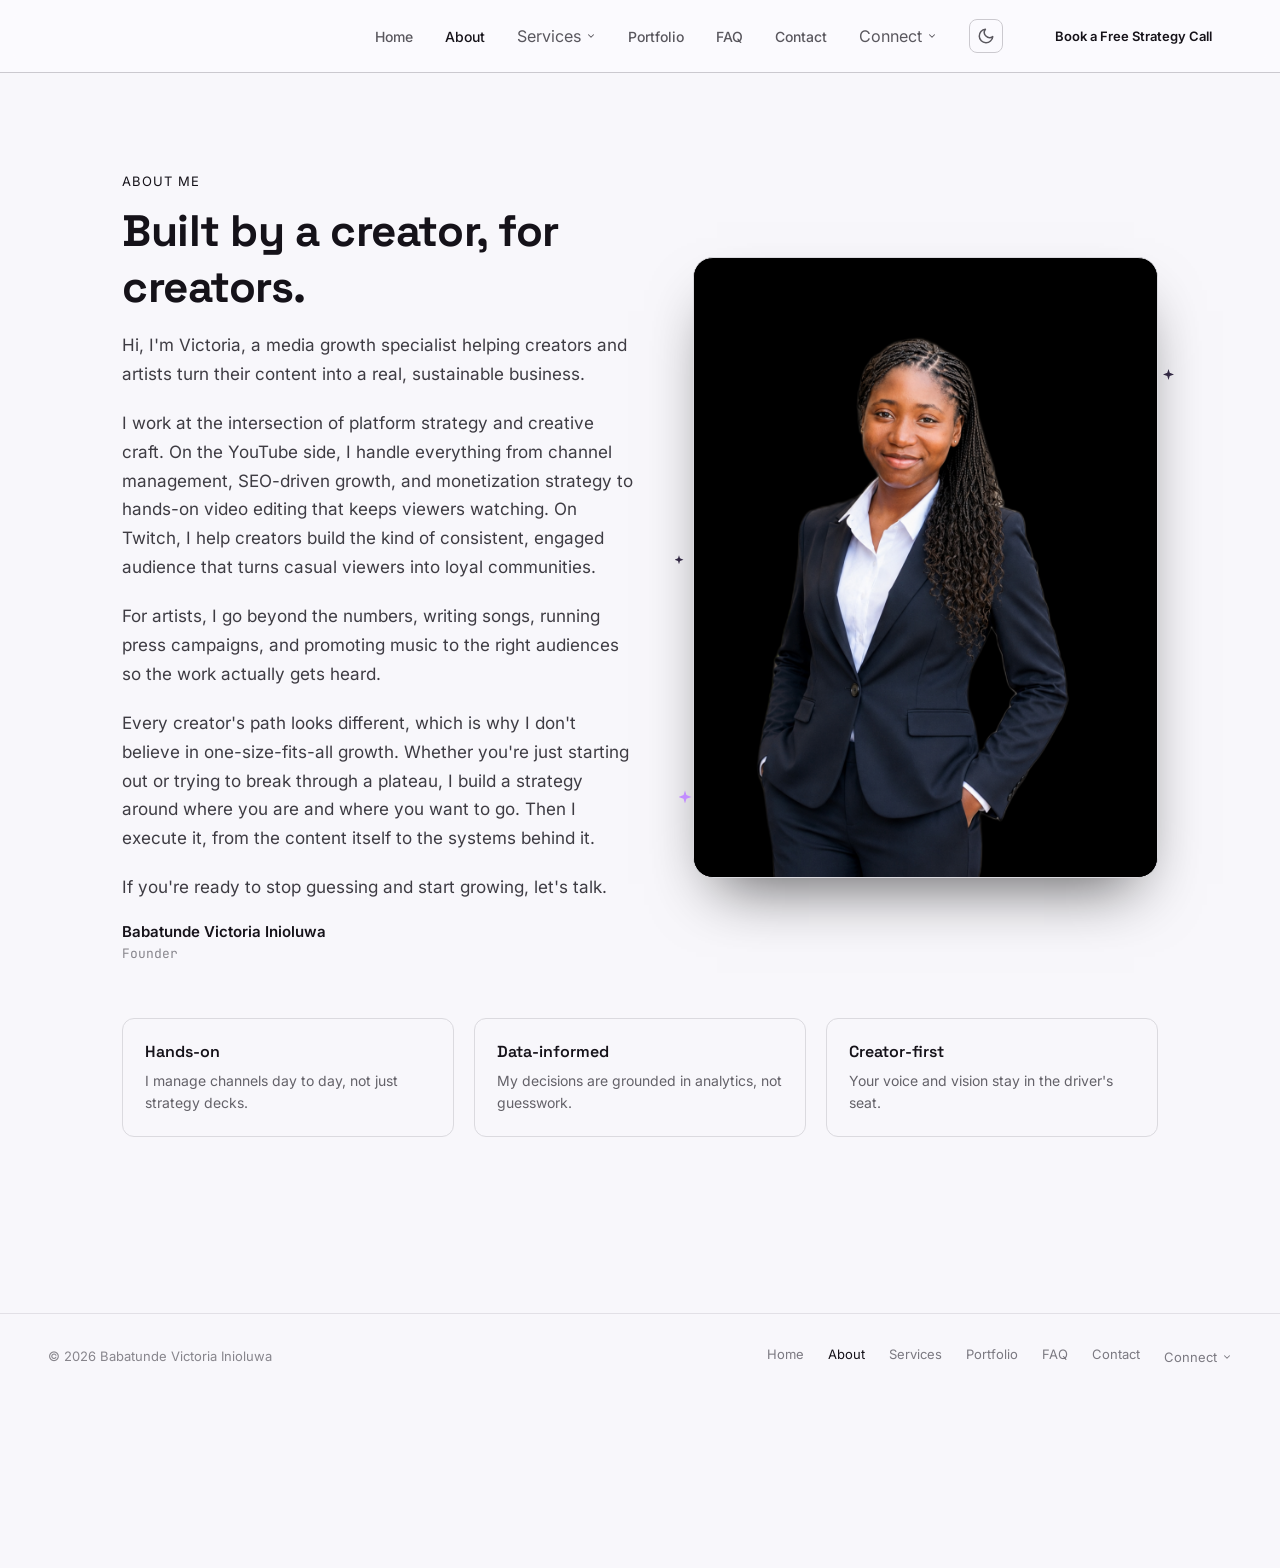
==== commit 03f9e6b4: "Update about.html" ====
--- a/about.html
+++ b/about.html
@@ -14,8 +14,9 @@
 })();
 </script>
 <meta name="viewport" content="width=device-width, initial-scale=1">
+<link rel="icon" href="./favicon-32.png" type="image/png">   
 <title>About — Babatunde Victoria Inioluwa</title>
-<meta name="description" content="I'm Victoria, a media growth specialist helping YouTube creators, Twitch streamers, and musicians grow, monetize, and get heard. From channel strategy and SEO to video editing, songwriting, and press promotion, I turn content into a real business.">
+<meta name="description" content=" I'm Victoria, a media growth specialist helping YouTube creators, Twitch streamers, and musicians grow, monetize, and get heard. From channel strategy and SEO to video editing, songwriting, and press promotion, I turn content into a real business.">
 <link rel="stylesheet" href="assets/css/fonts.css">
 <link rel="stylesheet" href="assets/css/styles.css">
 </head>
@@ -58,7 +59,7 @@
             <svg class="footer-social-icon" viewBox="0 0 24 24" fill="none" stroke="currentColor" stroke-width="1.8" stroke-linecap="round" stroke-linejoin="round" aria-hidden="true"><path d="M6.5 8.5v10"/><circle cx="6.5" cy="5.2" r="1.1" fill="currentColor" stroke="none"/><path d="M11 18.5v-6.2a2.3 2.3 0 0 1 4.6 0v6.2"/><path d="M11 18.5v-6.2"/></svg>
             LinkedIn
           </a>
-          <a href="https://www.fiverr.com/users/inioluwa_100" class="nav-dropdown-link footer-social-dropdown-link" target="_blank" rel="noopener noreferrer">
+          <a href="https://www.fiverr.com/inioluwa_100" class="nav-dropdown-link footer-social-dropdown-link" target="_blank" rel="noopener noreferrer">
             <svg class="footer-social-icon" viewBox="0 0 24 24" fill="none" stroke="currentColor" stroke-width="1.8" stroke-linecap="round" stroke-linejoin="round" aria-hidden="true"><rect x="4" y="9" width="16" height="11" rx="2"/><path d="M8 9V7a2 2 0 0 1 2-2h4a2 2 0 0 1 2 2v2"/></svg>
             Fiverr
           </a>
--- a/assets/css/styles.css
+++ b/assets/css/styles.css
@@ -6,7 +6,7 @@
  * --on-accent stay fixed across both themes so the brand color and its
  * text always keep the same relationship.
  */
-:root {
+: root {
   --bg: #0D0D12;
   --bg-raised: oklch(0.11 0.01 260);
   --bg-card: oklch(0.14 0.01 260);
@@ -1403,9 +1403,14 @@
   .contact-grid { grid-template-columns: 1fr; }
   .stats-grid { grid-template-columns: repeat(2, 1fr); }
   .steps-grid { grid-template-columns: 1fr; gap: 28px; }
-  .page-head { padding: 70px 24px 90px; }
-  .hero { padding: 90px 24px 70px; }
-}
+  .page-head { padding: 70px 16px 90px; }
+  .hero { padding: 90px 16px 70px; }
+  .hero-photo {
+    max-width: 280px;
+    margin: 0 auto;
+  }
+}
+
 
 @media (min-width: 761px) and (max-width: 980px) {
   .steps-grid { grid-template-columns: repeat(2, 1fr); }
